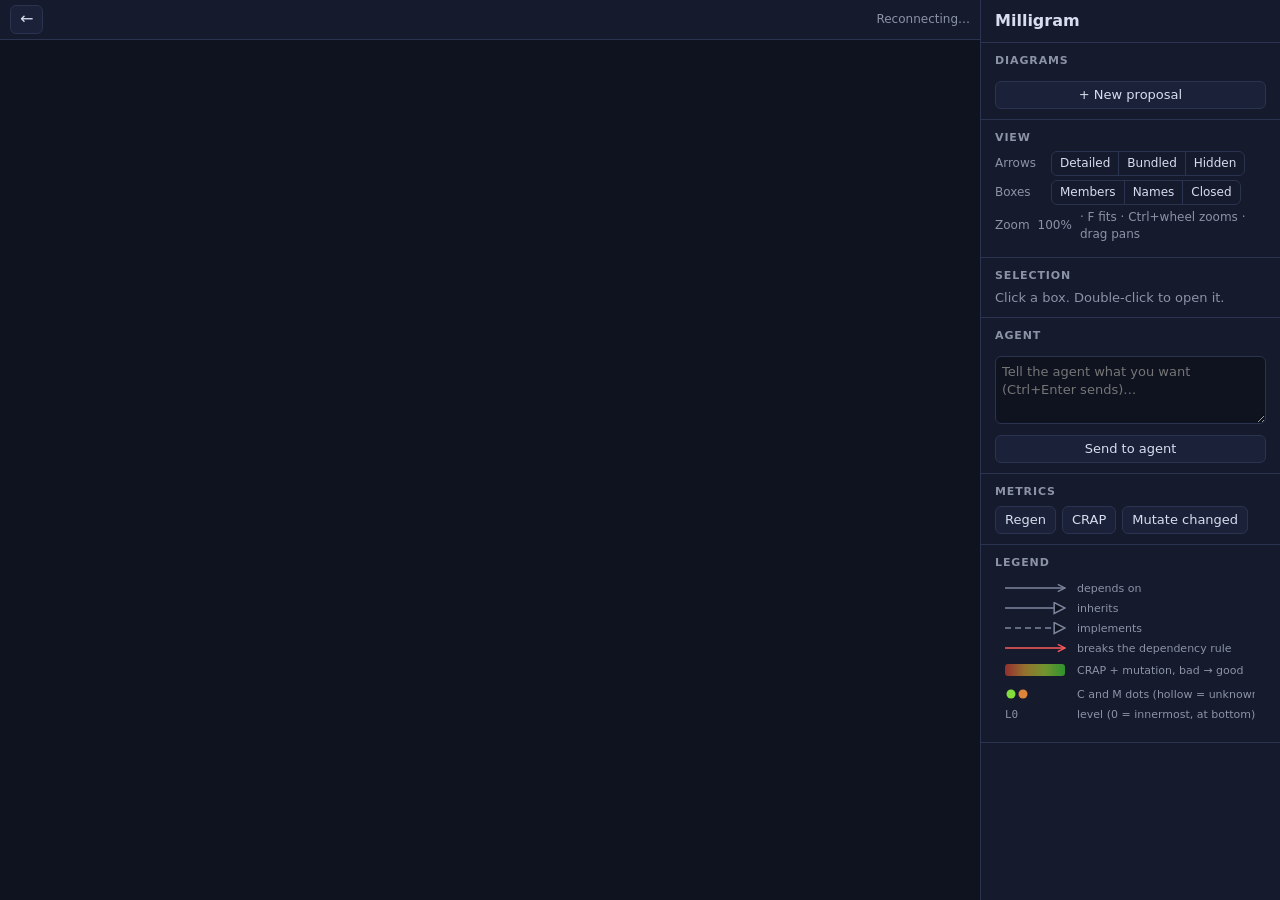
==== src/Milligram/wwwroot/index.html @ 1d3c8e4e "Milligram: live architecture viewer for C# with a companion agent Roslyn scans namespaces into a com" ====
<!doctype html>
<html lang="en">
<head>
  <meta charset="utf-8">
  <meta name="viewport" content="width=device-width, initial-scale=1">
  <title>Milligram</title>
  <link rel="icon" href="data:image/svg+xml,<svg xmlns='http://www.w3.org/2000/svg' viewBox='0 0 16 16'><rect x='1' y='1' width='14' height='14' rx='3' fill='%237aa2ff'/><text x='8' y='12' font-size='10' text-anchor='middle' fill='%230f1320' font-family='sans-serif' font-weight='bold'>mg</text></svg>">
  <link rel="stylesheet" href="style.css">
  <script src="lib/elk.bundled.js"></script>
  <script type="module" src="app.js"></script>
</head>
<body>
  <div id="app">
    <header id="bar">
      <button id="up" class="icon" title="Up a level (Esc)">←</button>
      <nav id="crumbs"></nav>
      <div id="banner" hidden>PROPOSAL — not instantiated in code</div>
      <div id="status"></div>
    </header>

    <main id="stage">
      <svg id="canvas" xmlns="http://www.w3.org/2000/svg" tabindex="0">
        <defs id="defs"></defs>
        <g id="viewport"></g>
      </svg>
      <div id="empty" hidden></div>
    </main>

    <aside id="inspector">
      <section class="head">
        <h1 id="title">Milligram</h1>
        <div id="subtitle" class="muted"></div>
        <div id="policy-error" class="error" hidden></div>
      </section>

      <section>
        <h2>Diagrams</h2>
        <ul id="contexts" class="list"></ul>
        <button id="new-proposal" class="wide">+ New proposal</button>
      </section>

      <section>
        <h2>View</h2>
        <div class="row"><span class="label">Arrows</span>
          <div class="seg" id="arrows">
            <button data-v="detailed" title="One arrow per box pair, down to nested boxes">Detailed</button>
            <button data-v="bundled" title="One arrow per component pair">Bundled</button>
            <button data-v="hidden" title="No lines: triangles show incoming (top) and outgoing (bottom)">Hidden</button>
          </div>
        </div>
        <div class="row"><span class="label">Boxes</span>
          <div class="seg" id="detail">
            <button data-v="members" title="Show public members on types">Members</button>
            <button data-v="names" title="Names only">Names</button>
            <button data-v="boxes" title="Hide what is inside components">Closed</button>
          </div>
        </div>
        <div class="row muted small">Zoom <span id="zoom-level">100%</span> · F fits · Ctrl+wheel zooms · drag pans</div>
      </section>

      <section>
        <h2>Selection</h2>
        <div id="selection" class="muted">Click a box. Double-click to open it.</div>
      </section>

      <section>
        <h2>Agent</h2>
        <div id="agent"></div>
        <textarea id="ask" rows="3" placeholder="Tell the agent what you want (Ctrl+Enter sends)…"></textarea>
        <button id="send" class="wide">Send to agent</button>
      </section>

      <section>
        <h2>Metrics</h2>
        <div id="metrics" class="small"></div>
        <div class="buttons">
          <button id="regen" title="Rescan the source">Regen</button>
          <button id="run-crap" title="Run tests with coverage and rescore CRAP">CRAP</button>
          <button id="run-mutate" title="Mutation-test members changed since their last run">Mutate changed</button>
        </div>
      </section>

      <section id="job-section" hidden>
        <h2>Job</h2>
        <div id="job" class="small"></div>
        <pre id="job-log"></pre>
      </section>

      <section>
        <h2>Legend</h2>
        <svg id="legend" width="260" height="150"></svg>
      </section>
    </aside>
  </div>

  <div id="card" class="panel" hidden></div>
  <div id="source" class="panel" hidden></div>
  <div id="menu" hidden></div>
  <div id="tip" hidden></div>
  <div id="toasts"></div>
</body>
</html>
---- src/Milligram/wwwroot/style.css ----
:root {
  --bg: #0f1320;
  --panel: #151a2c;
  --panel-2: #1b2138;
  --line: #2a3350;
  --ink: #d7deef;
  --muted: #8b93a7;
  --accent: #7aa2ff;
  --gold: #ffd166;
  --red: #ff5c5c;
  --green: #4cc38a;
  --font: Inter, system-ui, -apple-system, "Segoe UI", Roboto, sans-serif;
  --mono: "JetBrains Mono", "Cascadia Code", Menlo, Consolas, monospace;
}

* { box-sizing: border-box; }
html, body { margin: 0; height: 100%; background: var(--bg); color: var(--ink); font: 13px/1.4 var(--font); }
button { font: inherit; color: var(--ink); background: var(--panel-2); border: 1px solid var(--line); border-radius: 6px; padding: 4px 9px; cursor: pointer; }
button:hover { border-color: var(--accent); }
button:disabled { opacity: .45; cursor: default; }
button.icon { padding: 2px 9px; font-size: 16px; }
button.wide { width: 100%; margin-top: 6px; }
textarea { width: 100%; resize: vertical; font: inherit; color: var(--ink); background: var(--bg); border: 1px solid var(--line); border-radius: 6px; padding: 6px; margin-top: 6px; }
textarea:focus, button:focus-visible { outline: 1px solid var(--accent); }
a { color: var(--accent); cursor: pointer; text-decoration: none; }
a:hover { text-decoration: underline; }
.muted { color: var(--muted); }
.small { font-size: 12px; }
.error { color: var(--red); }
[hidden] { display: none !important; }

#app { display: grid; grid-template-columns: 1fr 300px; grid-template-rows: 40px 1fr; height: 100vh; }
#bar { grid-column: 1 / 2; display: flex; align-items: center; gap: 10px; padding: 0 10px; border-bottom: 1px solid var(--line); background: var(--panel); min-width: 0; }
#crumbs { display: flex; gap: 4px; align-items: center; overflow: hidden; white-space: nowrap; }
#crumbs a { color: var(--ink); }
#crumbs .sep { color: var(--muted); }
#crumbs .here { font-weight: 600; }
#banner { color: var(--gold); font-weight: 700; letter-spacing: .04em; font-size: 12px; border: 1px solid var(--gold); border-radius: 4px; padding: 1px 6px; }
#status { margin-left: auto; color: var(--muted); font-size: 12px; white-space: nowrap; }
#status .spin { display: inline-block; width: 10px; height: 10px; border: 2px solid var(--muted); border-top-color: var(--accent); border-radius: 50%; animation: spin 1s linear infinite; vertical-align: -1px; margin-right: 4px; }
@keyframes spin { to { transform: rotate(360deg); } }

#stage { position: relative; overflow: hidden; grid-column: 1 / 2; }
#canvas { width: 100%; height: 100%; display: block; cursor: default; user-select: none; outline: none; }
#canvas.panning { cursor: grabbing; }
#empty { position: absolute; inset: 0; display: flex; align-items: center; justify-content: center; color: var(--muted); font-size: 15px; pointer-events: none; text-align: center; padding: 40px; }

#inspector { grid-row: 1 / 3; grid-column: 2 / 3; background: var(--panel); border-left: 1px solid var(--line); overflow-y: auto; }
#inspector section { padding: 10px 14px; border-bottom: 1px solid var(--line); }
#inspector h1 { font-size: 16px; margin: 0; }
#inspector h2 { font-size: 11px; text-transform: uppercase; letter-spacing: .08em; color: var(--muted); margin: 0 0 6px; }
.row { display: flex; align-items: center; gap: 8px; margin: 4px 0; }
.row .label { width: 48px; color: var(--muted); font-size: 12px; }
.seg { display: inline-flex; border: 1px solid var(--line); border-radius: 6px; overflow: hidden; }
.seg button { border: none; border-radius: 0; background: transparent; padding: 3px 8px; font-size: 12px; }
.seg button + button { border-left: 1px solid var(--line); }
.seg button.on { background: var(--accent); color: var(--bg); }
.buttons { display: flex; gap: 6px; flex-wrap: wrap; margin-top: 6px; }
.list { list-style: none; margin: 0; padding: 0; }
.list li { padding: 4px 8px; border-radius: 5px; cursor: pointer; display: flex; gap: 6px; align-items: center; }
.list li:hover { background: var(--panel-2); }
.list li.on { background: var(--panel-2); outline: 1px solid var(--accent); }
.list li .tag { margin-left: auto; font-size: 10px; color: var(--gold); }
.list li.header { cursor: default; color: var(--muted); font-size: 11px; padding-top: 8px; }
.list li.header:hover { background: none; }
.dot { display: inline-block; width: 8px; height: 8px; border-radius: 50%; background: var(--muted); }
.dot.ok { background: var(--green); }
.dot.bad { background: var(--red); }
.kv { display: grid; grid-template-columns: auto 1fr; gap: 1px 8px; font-size: 12px; }
.kv dt { color: var(--muted); }
.kv dd { margin: 0; overflow-wrap: anywhere; }
code, .mono { font-family: var(--mono); font-size: 11.5px; }
#job-log { max-height: 140px; overflow: auto; font: 11px/1.35 var(--mono); color: var(--muted); background: var(--bg); padding: 6px; border-radius: 6px; margin: 6px 0 0; white-space: pre-wrap; }

/* Diagram */
.node { cursor: pointer; }
.node text { fill: var(--ink); font-family: var(--font); }
.node .title { font-weight: 600; font-size: 13px; }
.node .italic { font-style: italic; }
.node .stereo { font-size: 10.5px; fill: var(--muted); }
.node .member { font-family: var(--mono); font-size: 11px; fill: #c3cbe0; }
.node .member.static { text-decoration: underline; }
.node .member.abstract { font-style: italic; }
.node .caption { font-size: 10.5px; fill: var(--muted); }
.node .badge { font-size: 10px; fill: var(--muted); font-family: var(--mono); }
.node .icon { font-size: 11px; fill: #fff; font-weight: 700; }
.node.external rect.body { stroke-dasharray: 5 4; }
.node.external text { fill: var(--muted); }
.node.selected > .body { stroke: var(--gold) !important; stroke-width: 2.5; }
.node:hover > .body { stroke: var(--accent); }
.component-title rect { fill: var(--bg); opacity: .85; }
.component-title text { font-weight: 700; font-size: 13.5px; fill: var(--ink); font-style: italic; pointer-events: none; }
.edge path.line { fill: none; stroke: #7d869e; stroke-width: 1.4; }
.edge.implements path.line { stroke-dasharray: 6 4; }
.edge.violating path.line { stroke: var(--red); }
.edge.dim path.line { opacity: .15; }
.edge.hot path.line { stroke: var(--gold); stroke-width: 2.6; }
.edge.hot.violating path.line { stroke: var(--red); stroke-width: 3.2; }
.edge path.hit { fill: none; stroke: transparent; stroke-width: 12; cursor: help; }
.tri { cursor: help; }

/* Floating panels */
.panel { position: fixed; background: var(--panel); border: 1px solid var(--line); border-radius: 10px; box-shadow: 0 12px 40px rgba(0,0,0,.45); z-index: 20; display: flex; flex-direction: column; }
.panel header { display: flex; align-items: baseline; gap: 8px; padding: 10px 12px 6px; border-bottom: 1px solid var(--line); }
.panel header h3 { margin: 0; font-size: 15px; }
.panel header .close { margin-left: auto; }
.panel .body { overflow: auto; padding: 8px 12px 12px; }
#card { right: 312px; top: 52px; width: min(760px, calc(100vw - 340px)); max-height: calc(100vh - 70px); }
#source { left: 12px; top: 52px; width: min(820px, calc(100vw - 360px)); height: calc(100vh - 70px); z-index: 21; }
#source .body { padding: 0; font: 12px/1.5 var(--mono); }
#source .line { display: flex; white-space: pre; }
#source .line .n { width: 52px; flex: none; text-align: right; padding-right: 10px; color: #56607a; user-select: none; }
#source .line.hl { background: rgba(122,162,255,.14); }
#source .line.hl .n { color: var(--gold); }
.tok-k { color: #c792ea; } .tok-s { color: #c3e88d; } .tok-c { color: #637089; font-style: italic; } .tok-n { color: #f78c6c; } .tok-t { color: #82aaff; }
.card-meta { color: var(--muted); font-size: 12px; margin: 4px 0 8px; }
.card-summary { font-size: 12px; margin-bottom: 8px; }
.card-summary .stale { color: var(--gold); }
table.members { border-collapse: collapse; width: 100%; font-size: 12px; }
table.members th { color: var(--muted); font-weight: 500; text-align: right; padding: 2px 6px; white-space: nowrap; }
table.members th.group { text-align: center; font-size: 10.5px; letter-spacing: .05em; }
table.members th.name, table.members td.name { text-align: left; }
table.members td { text-align: right; padding: 2px 6px; border-top: 1px solid #20273f; font-family: var(--mono); font-size: 11.5px; white-space: nowrap; }
table.members td.name { font-family: var(--mono); white-space: normal; overflow-wrap: anywhere; }
table.members tr.member { cursor: pointer; }
table.members tr.member:hover td { background: var(--panel-2); }
table.members tr.type-row td { font-weight: 600; border-top: none; }
td.good { color: var(--green); } td.bad { color: var(--red); } td.warn { color: var(--gold); }
td.stale { opacity: .55; }
td.none { color: var(--muted); font-style: italic; text-align: center; }
.chips { display: flex; flex-wrap: wrap; gap: 4px; margin: 4px 0 8px; }
.chip { font-size: 11.5px; padding: 1px 7px; border-radius: 10px; border: 1px solid var(--line); background: var(--panel-2); cursor: pointer; }
.chip.violating { border-color: var(--red); color: var(--red); }
.chip.foreign { cursor: default; color: var(--muted); }

#menu { position: fixed; z-index: 40; background: var(--panel-2); border: 1px solid var(--line); border-radius: 8px; padding: 4px; min-width: 190px; box-shadow: 0 8px 28px rgba(0,0,0,.5); }
#menu div { padding: 5px 10px; border-radius: 5px; cursor: pointer; }
#menu div:hover { background: var(--accent); color: var(--bg); }
#menu div.disabled { opacity: .4; pointer-events: none; }
#menu hr { border: none; border-top: 1px solid var(--line); margin: 4px 0; }
#tip { position: fixed; z-index: 50; pointer-events: none; background: #0b0e18; border: 1px solid var(--line); border-radius: 6px; padding: 6px 8px; font: 11.5px/1.45 var(--mono); max-width: 520px; white-space: pre; }
#tip .v { color: var(--red); }
#tip .h { color: var(--muted); font-family: var(--font); }
#toasts { position: fixed; left: 50%; transform: translateX(-50%); bottom: 16px; z-index: 60; display: flex; flex-direction: column; gap: 6px; align-items: center; }
.toast { background: var(--panel-2); border: 1px solid var(--line); border-radius: 8px; padding: 7px 14px; box-shadow: 0 6px 20px rgba(0,0,0,.4); max-width: 60vw; }
.toast.error { border-color: var(--red); }
.toast.agent { border-color: var(--gold); }
.toast.agent::before { content: "Agent: "; color: var(--gold); font-weight: 600; }
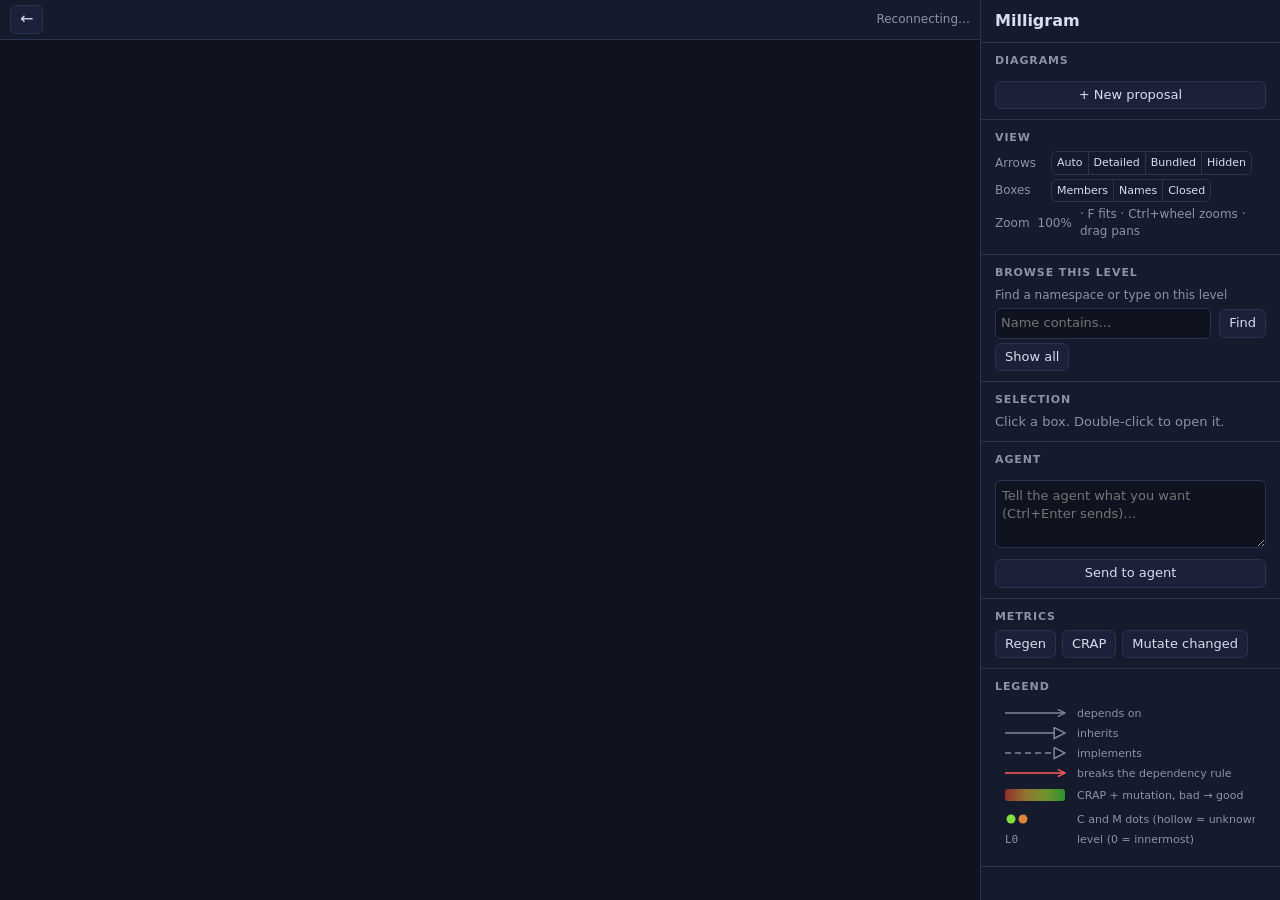
==== commit 9210d445: "Bound large diagrams and preserve their navigation Page wide views and retain off-page reference cou" ====
--- a/src/Milligram/wwwroot/index.html
+++ b/src/Milligram/wwwroot/index.html
@@ -6,6 +6,8 @@
   <title>Milligram</title>
   <link rel="icon" href="data:image/svg+xml,<svg xmlns='http://www.w3.org/2000/svg' viewBox='0 0 16 16'><rect x='1' y='1' width='14' height='14' rx='3' fill='%237aa2ff'/><text x='8' y='12' font-size='10' text-anchor='middle' fill='%230f1320' font-family='sans-serif' font-weight='bold'>mg</text></svg>">
   <link rel="stylesheet" href="style.css">
+  <link rel="stylesheet" href="lib/xterm/xterm.css">
+  <link rel="stylesheet" href="agent.css">
   <script src="lib/elk.bundled.js"></script>
   <script type="module" src="app.js"></script>
 </head>
@@ -24,6 +26,11 @@
         <g id="viewport"></g>
       </svg>
       <div id="empty" hidden></div>
+      <div id="no-metrics" hidden>
+        <span>No metrics yet, so every box is grey.</span>
+        <button id="banner-crap" title="Run the tests with coverage and colour the boxes by complexity × missing coverage">Run CRAP</button>
+        <button id="banner-mutate" title="Mutation-test members changed since their last run">Run mutation</button>
+      </div>
     </main>
 
     <aside id="inspector">
@@ -43,6 +50,7 @@
         <h2>View</h2>
         <div class="row"><span class="label">Arrows</span>
           <div class="seg" id="arrows">
+            <button data-v="auto" title="Compact grid with dependency markers for large views; bundled arrows for small views">Auto</button>
             <button data-v="detailed" title="One arrow per box pair, down to nested boxes">Detailed</button>
             <button data-v="bundled" title="One arrow per component pair">Bundled</button>
             <button data-v="hidden" title="No lines: triangles show incoming (top) and outgoing (bottom)">Hidden</button>
@@ -56,6 +64,20 @@
           </div>
         </div>
         <div class="row muted small">Zoom <span id="zoom-level">100%</span> · F fits · Ctrl+wheel zooms · drag pans</div>
+      </section>
+
+      <section aria-label="Browse this level">
+        <h2>Browse this level</h2>
+        <form id="level-search">
+          <label for="level-query" class="small muted">Find a namespace or type on this level</label>
+          <div class="row"><input id="level-query" type="search" autocomplete="off" placeholder="Name contains…"><button type="submit">Find</button></div>
+          <button id="clear-query" type="button">Show all</button>
+        </form>
+        <div id="overview" hidden>
+          <p class="small muted">Compact overview. Open a namespace for its contents. Other entries remain included in references and risk colours. Auto uses incoming/outgoing markers; choose Detailed to draw arrows.</p>
+          <div id="page-count" class="small" aria-live="polite"></div>
+          <div class="buttons"><button id="page-prev">Previous</button><button id="page-next">Next</button></div>
+        </div>
       </section>
 
       <section>
@@ -91,6 +113,7 @@
         <svg id="legend" width="260" height="150"></svg>
       </section>
     </aside>
+    <section id="agent-panel" aria-label="Companion agent" hidden></section>
   </div>
 
   <div id="card" class="panel" hidden></div>
--- a/src/Milligram/wwwroot/style.css
+++ b/src/Milligram/wwwroot/style.css
@@ -22,6 +22,8 @@
 button.wide { width: 100%; margin-top: 6px; }
 textarea { width: 100%; resize: vertical; font: inherit; color: var(--ink); background: var(--bg); border: 1px solid var(--line); border-radius: 6px; padding: 6px; margin-top: 6px; }
 textarea:focus, button:focus-visible { outline: 1px solid var(--accent); }
+#level-query { min-width: 0; width: 100%; font: inherit; color: var(--ink); background: var(--bg); border: 1px solid var(--line); border-radius: 6px; padding: 5px; }
+#level-query:focus { outline: 1px solid var(--accent); }
 a { color: var(--accent); cursor: pointer; text-decoration: none; }
 a:hover { text-decoration: underline; }
 .muted { color: var(--muted); }
@@ -44,15 +46,18 @@
 #canvas { width: 100%; height: 100%; display: block; cursor: default; user-select: none; outline: none; }
 #canvas.panning { cursor: grabbing; }
 #empty { position: absolute; inset: 0; display: flex; align-items: center; justify-content: center; color: var(--muted); font-size: 15px; pointer-events: none; text-align: center; padding: 40px; }
+#no-metrics { position: absolute; left: 50%; transform: translateX(-50%); bottom: 14px; z-index: 10; display: flex; align-items: center; gap: 8px; background: var(--panel); border: 1px solid var(--line); border-radius: 8px; padding: 6px 10px; box-shadow: 0 6px 20px rgba(0,0,0,.4); font-size: 12px; }
+#no-metrics span { color: var(--muted); }
 
 #inspector { grid-row: 1 / 3; grid-column: 2 / 3; background: var(--panel); border-left: 1px solid var(--line); overflow-y: auto; }
 #inspector section { padding: 10px 14px; border-bottom: 1px solid var(--line); }
-#inspector h1 { font-size: 16px; margin: 0; }
+#inspector h1 { font-size: 16px; margin: 0; overflow-wrap: anywhere; }
+#subtitle, #policy-error, #agent { overflow-wrap: anywhere; }
 #inspector h2 { font-size: 11px; text-transform: uppercase; letter-spacing: .08em; color: var(--muted); margin: 0 0 6px; }
 .row { display: flex; align-items: center; gap: 8px; margin: 4px 0; }
 .row .label { width: 48px; color: var(--muted); font-size: 12px; }
 .seg { display: inline-flex; border: 1px solid var(--line); border-radius: 6px; overflow: hidden; }
-.seg button { border: none; border-radius: 0; background: transparent; padding: 3px 8px; font-size: 12px; }
+.seg button { border: none; border-radius: 0; background: transparent; padding: 3px 5px; font-size: 11px; }
 .seg button + button { border-left: 1px solid var(--line); }
 .seg button.on { background: var(--accent); color: var(--bg); }
 .buttons { display: flex; gap: 6px; flex-wrap: wrap; margin-top: 6px; }
@@ -85,6 +90,8 @@
 .node .badge { font-size: 10px; fill: var(--muted); font-family: var(--mono); }
 .node .icon { font-size: 11px; fill: #fff; font-weight: 700; }
 .node.external rect.body { stroke-dasharray: 5 4; }
+.node.summary rect.body { stroke-dasharray: 2 4; }
+.node .violation-count { fill: var(--red); }
 .node.external text { fill: var(--muted); }
 .node.selected > .body { stroke: var(--gold) !important; stroke-width: 2.5; }
 .node:hover > .body { stroke: var(--accent); }
@@ -102,7 +109,8 @@
 /* Floating panels */
 .panel { position: fixed; background: var(--panel); border: 1px solid var(--line); border-radius: 10px; box-shadow: 0 12px 40px rgba(0,0,0,.45); z-index: 20; display: flex; flex-direction: column; }
 .panel header { display: flex; align-items: baseline; gap: 8px; padding: 10px 12px 6px; border-bottom: 1px solid var(--line); }
-.panel header h3 { margin: 0; font-size: 15px; }
+.panel header h3 { margin: 0; font-size: 15px; min-width: 0; overflow-wrap: anywhere; }
+.panel header button { flex-shrink: 0; }
 .panel header .close { margin-left: auto; }
 .panel .body { overflow: auto; padding: 8px 12px 12px; }
 #card { right: 312px; top: 52px; width: min(760px, calc(100vw - 340px)); max-height: calc(100vh - 70px); }
@@ -132,6 +140,14 @@
 .chip { font-size: 11.5px; padding: 1px 7px; border-radius: 10px; border: 1px solid var(--line); background: var(--panel-2); cursor: pointer; }
 .chip.violating { border-color: var(--red); color: var(--red); }
 .chip.foreign { cursor: default; color: var(--muted); }
+.mutation-gaps { border: 1px solid var(--line); border-radius: 6px; margin: 6px 0; padding: 6px 8px; font-size: 12px; }
+.mutation-gaps summary { cursor: pointer; overflow-wrap: anywhere; font-family: var(--mono); }
+.mutation-gaps ul { list-style: none; padding: 0; margin: 6px 0 0; }
+.mutation-gaps li { border-top: 1px solid var(--line); padding: 8px 0; overflow-wrap: anywhere; }
+.mutation-gaps button { margin-left: 6px; font-size: 11px; }
+.mutation-gaps pre { white-space: pre-wrap; overflow-wrap: anywhere; background: var(--bg); padding: 6px; border-radius: 4px; margin: 4px 0 0; }
+.gap-status { color: var(--red); }
+.mutation-gaps .warn { color: var(--gold); }
 
 #menu { position: fixed; z-index: 40; background: var(--panel-2); border: 1px solid var(--line); border-radius: 8px; padding: 4px; min-width: 190px; box-shadow: 0 8px 28px rgba(0,0,0,.5); }
 #menu div { padding: 5px 10px; border-radius: 5px; cursor: pointer; }
--- a/src/Milligram/wwwroot/lib/xterm/xterm.css
+++ b/src/Milligram/wwwroot/lib/xterm/xterm.css
@@ -0,0 +1,285 @@
+/**
+ * Copyright (c) 2014 The xterm.js authors. All rights reserved.
+ * Copyright (c) 2012-2013, Christopher Jeffrey (MIT License)
+ * https://github.com/chjj/term.js
+ * @license MIT
+ *
+ * Permission is hereby granted, free of charge, to any person obtaining a copy
+ * of this software and associated documentation files (the "Software"), to deal
+ * in the Software without restriction, including without limitation the rights
+ * to use, copy, modify, merge, publish, distribute, sublicense, and/or sell
+ * copies of the Software, and to permit persons to whom the Software is
+ * furnished to do so, subject to the following conditions:
+ *
+ * The above copyright notice and this permission notice shall be included in
+ * all copies or substantial portions of the Software.
+ *
+ * THE SOFTWARE IS PROVIDED "AS IS", WITHOUT WARRANTY OF ANY KIND, EXPRESS OR
+ * IMPLIED, INCLUDING BUT NOT LIMITED TO THE WARRANTIES OF MERCHANTABILITY,
+ * FITNESS FOR A PARTICULAR PURPOSE AND NONINFRINGEMENT. IN NO EVENT SHALL THE
+ * AUTHORS OR COPYRIGHT HOLDERS BE LIABLE FOR ANY CLAIM, DAMAGES OR OTHER
+ * LIABILITY, WHETHER IN AN ACTION OF CONTRACT, TORT OR OTHERWISE, ARISING FROM,
+ * OUT OF OR IN CONNECTION WITH THE SOFTWARE OR THE USE OR OTHER DEALINGS IN
+ * THE SOFTWARE.
+ *
+ * Originally forked from (with the author's permission):
+ *   Fabrice Bellard's javascript vt100 for jslinux:
+ *   http://bellard.org/jslinux/
+ *   Copyright (c) 2011 Fabrice Bellard
+ *   The original design remains. The terminal itself
+ *   has been extended to include xterm CSI codes, among
+ *   other features.
+ */
+
+/**
+ *  Default styles for xterm.js
+ */
+
+.xterm {
+    cursor: text;
+    position: relative;
+    user-select: none;
+    -ms-user-select: none;
+    -webkit-user-select: none;
+}
+
+.xterm.focus,
+.xterm:focus {
+    outline: none;
+}
+
+.xterm .xterm-helpers {
+    position: absolute;
+    top: 0;
+    /**
+     * The z-index of the helpers must be higher than the canvases in order for
+     * IMEs to appear on top.
+     */
+    z-index: 5;
+}
+
+.xterm .xterm-helper-textarea {
+    padding: 0;
+    border: 0;
+    margin: 0;
+    /* Move textarea out of the screen to the far left, so that the cursor is not visible */
+    position: absolute;
+    opacity: 0;
+    left: -9999em;
+    top: 0;
+    width: 0;
+    height: 0;
+    z-index: -5;
+    /** Prevent wrapping so the IME appears against the textarea at the correct position */
+    white-space: nowrap;
+    overflow: hidden;
+    resize: none;
+}
+
+.xterm .composition-view {
+    /* TODO: Composition position got messed up somewhere */
+    background: #000;
+    color: #FFF;
+    display: none;
+    position: absolute;
+    white-space: nowrap;
+    z-index: 1;
+}
+
+.xterm .composition-view.active {
+    display: block;
+}
+
+.xterm .xterm-viewport {
+    /* On OS X this is required in order for the scroll bar to appear fully opaque */
+    background-color: #000;
+    overflow-y: scroll;
+    cursor: default;
+    position: absolute;
+    right: 0;
+    left: 0;
+    top: 0;
+    bottom: 0;
+}
+
+.xterm .xterm-screen {
+    position: relative;
+}
+
+.xterm .xterm-screen canvas {
+    position: absolute;
+    left: 0;
+    top: 0;
+}
+
+.xterm-char-measure-element {
+    display: inline-block;
+    visibility: hidden;
+    position: absolute;
+    top: 0;
+    left: -9999em;
+    line-height: normal;
+}
+
+.xterm.enable-mouse-events {
+    /* When mouse events are enabled (eg. tmux), revert to the standard pointer cursor */
+    cursor: default;
+}
+
+.xterm.xterm-cursor-pointer,
+.xterm .xterm-cursor-pointer {
+    cursor: pointer;
+}
+
+.xterm.column-select.focus {
+    /* Column selection mode */
+    cursor: crosshair;
+}
+
+.xterm .xterm-accessibility:not(.debug),
+.xterm .xterm-message {
+    position: absolute;
+    left: 0;
+    top: 0;
+    bottom: 0;
+    right: 0;
+    z-index: 10;
+    color: transparent;
+    pointer-events: none;
+}
+
+.xterm .xterm-accessibility-tree:not(.debug) *::selection {
+  color: transparent;
+}
+
+.xterm .xterm-accessibility-tree {
+  font-family: monospace;
+  user-select: text;
+  white-space: pre;
+}
+
+.xterm .xterm-accessibility-tree > div {
+  transform-origin: left;
+  width: fit-content;
+}
+
+.xterm .live-region {
+    position: absolute;
+    left: -9999px;
+    width: 1px;
+    height: 1px;
+    overflow: hidden;
+}
+
+.xterm-dim {
+    /* Dim should not apply to background, so the opacity of the foreground color is applied
+     * explicitly in the generated class and reset to 1 here */
+    opacity: 1 !important;
+}
+
+.xterm-underline-1 { text-decoration: underline; }
+.xterm-underline-2 { text-decoration: double underline; }
+.xterm-underline-3 { text-decoration: wavy underline; }
+.xterm-underline-4 { text-decoration: dotted underline; }
+.xterm-underline-5 { text-decoration: dashed underline; }
+
+.xterm-overline {
+    text-decoration: overline;
+}
+
+.xterm-overline.xterm-underline-1 { text-decoration: overline underline; }
+.xterm-overline.xterm-underline-2 { text-decoration: overline double underline; }
+.xterm-overline.xterm-underline-3 { text-decoration: overline wavy underline; }
+.xterm-overline.xterm-underline-4 { text-decoration: overline dotted underline; }
+.xterm-overline.xterm-underline-5 { text-decoration: overline dashed underline; }
+
+.xterm-strikethrough {
+    text-decoration: line-through;
+}
+
+.xterm-screen .xterm-decoration-container .xterm-decoration {
+	z-index: 6;
+	position: absolute;
+}
+
+.xterm-screen .xterm-decoration-container .xterm-decoration.xterm-decoration-top-layer {
+	z-index: 7;
+}
+
+.xterm-decoration-overview-ruler {
+    z-index: 8;
+    position: absolute;
+    top: 0;
+    right: 0;
+    pointer-events: none;
+}
+
+.xterm-decoration-top {
+    z-index: 2;
+    position: relative;
+}
+
+
+
+/* Derived from vs/base/browser/ui/scrollbar/media/scrollbar.css */
+
+/* xterm.js customization: Override xterm's cursor style */
+.xterm .xterm-scrollable-element > .scrollbar {
+    cursor: default;
+}
+
+/* Arrows */
+.xterm .xterm-scrollable-element > .scrollbar > .scra {
+	cursor: pointer;
+	font-size: 11px !important;
+}
+
+.xterm .xterm-scrollable-element > .visible {
+	opacity: 1;
+
+	/* Background rule added for IE9 - to allow clicks on dom node */
+	background:rgba(0,0,0,0);
+
+	transition: opacity 100ms linear;
+	/* In front of peek view */
+	z-index: 11;
+}
+.xterm .xterm-scrollable-element > .invisible {
+	opacity: 0;
+	pointer-events: none;
+}
+.xterm .xterm-scrollable-element > .invisible.fade {
+	transition: opacity 800ms linear;
+}
+
+/* Scrollable Content Inset Shadow */
+.xterm .xterm-scrollable-element > .shadow {
+	position: absolute;
+	display: none;
+}
+.xterm .xterm-scrollable-element > .shadow.top {
+	display: block;
+	top: 0;
+	left: 3px;
+	height: 3px;
+	width: 100%;
+	box-shadow: var(--vscode-scrollbar-shadow, #000) 0 6px 6px -6px inset;
+}
+.xterm .xterm-scrollable-element > .shadow.left {
+	display: block;
+	top: 3px;
+	left: 0;
+	height: 100%;
+	width: 3px;
+	box-shadow: var(--vscode-scrollbar-shadow, #000) 6px 0 6px -6px inset;
+}
+.xterm .xterm-scrollable-element > .shadow.top-left-corner {
+	display: block;
+	top: 0;
+	left: 0;
+	height: 3px;
+	width: 3px;
+}
+.xterm .xterm-scrollable-element > .shadow.top.left {
+	box-shadow: var(--vscode-scrollbar-shadow, #000) 6px 0 6px -6px inset;
+}
--- a/src/Milligram/wwwroot/agent.css
+++ b/src/Milligram/wwwroot/agent.css
@@ -0,0 +1,27 @@
+#app { grid-template-rows: 40px minmax(0, 1fr) auto; }
+#stage { min-height: 0; min-width: 0; }
+#agent-panel { grid-column: 1 / -1; grid-row: 3; min-width: 0; min-height: 0; height: var(--agent-height, 300px); display: flex; flex-direction: column; background: var(--bg); border-top: 1px solid var(--line); }
+#agent-panel.collapsed { height: auto; }
+.agent-resizer { flex: none; height: 6px; cursor: ns-resize; touch-action: none; background: var(--panel); }
+.agent-resizer:hover, .agent-resizer:focus-visible { background: var(--accent); outline: none; }
+.agent-header { flex: none; display: flex; align-items: center; flex-wrap: wrap; gap: 7px; min-height: 38px; padding: 5px 12px; background: var(--panel); border-bottom: 1px solid var(--line); }
+.agent-header h2 { font-size: 12px; margin: 0 3px 0 0; }
+.agent-status { display: flex; align-items: center; gap: 6px; min-width: 80px; margin-right: auto; }
+.agent-status[data-state="running"] .dot { background: var(--green); }
+.agent-status[data-state="error"] .dot { background: var(--red); }
+.agent-status[data-state="connecting"] .dot { background: var(--gold); }
+.agent-reader { display: inline-flex; gap: 4px; align-items: center; color: var(--muted); font-size: 11px; white-space: nowrap; }
+.agent-reader input { accent-color: var(--accent); margin: 0; }
+.agent-body { flex: 1; min-height: 0; position: relative; overflow: hidden; padding: 6px 10px; }
+.agent-terminal { width: 100%; height: 100%; }
+.agent-empty { position: absolute; inset: 0; display: grid; place-content: center; padding: 20px; text-align: center; color: var(--muted); background: var(--bg); }
+.agent-notice { flex: none; padding: 4px 12px; color: var(--gold); background: var(--panel); overflow-wrap: anywhere; }
+#agent-panel.collapsed .agent-body, #agent-panel.collapsed .agent-resizer, #agent-panel.collapsed .agent-notice { display: none; }
+.agent-popout { overflow: hidden; }
+.agent-popout #agent-panel { height: 100dvh; border: none; }
+.agent-popout .agent-resizer, .agent-popout .agent-popout-button, .agent-popout .agent-toggle { display: none; }
+.agent-popout #agent-unavailable { padding: 16px; }
+@media (max-width: 700px) {
+  .agent-header { gap: 5px; padding-inline: 7px; }
+  .agent-reader { order: 1; }
+}
